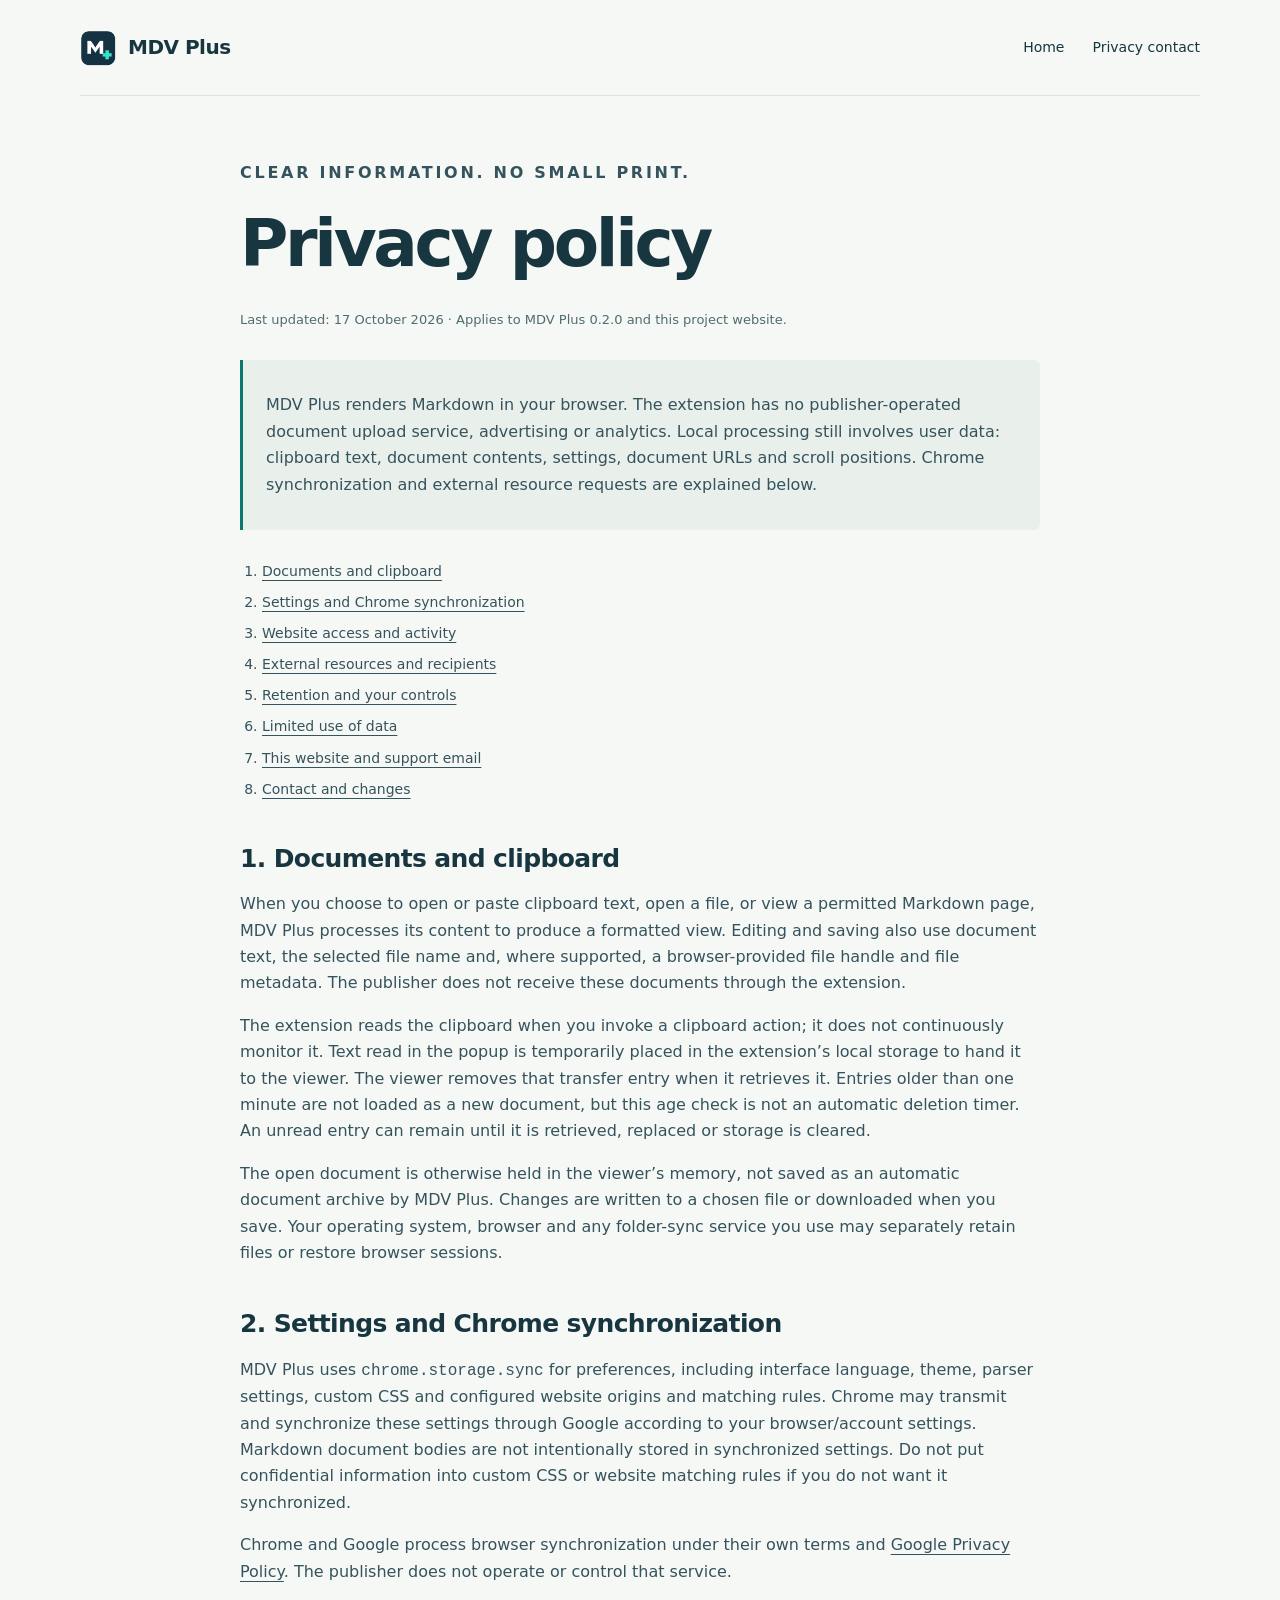
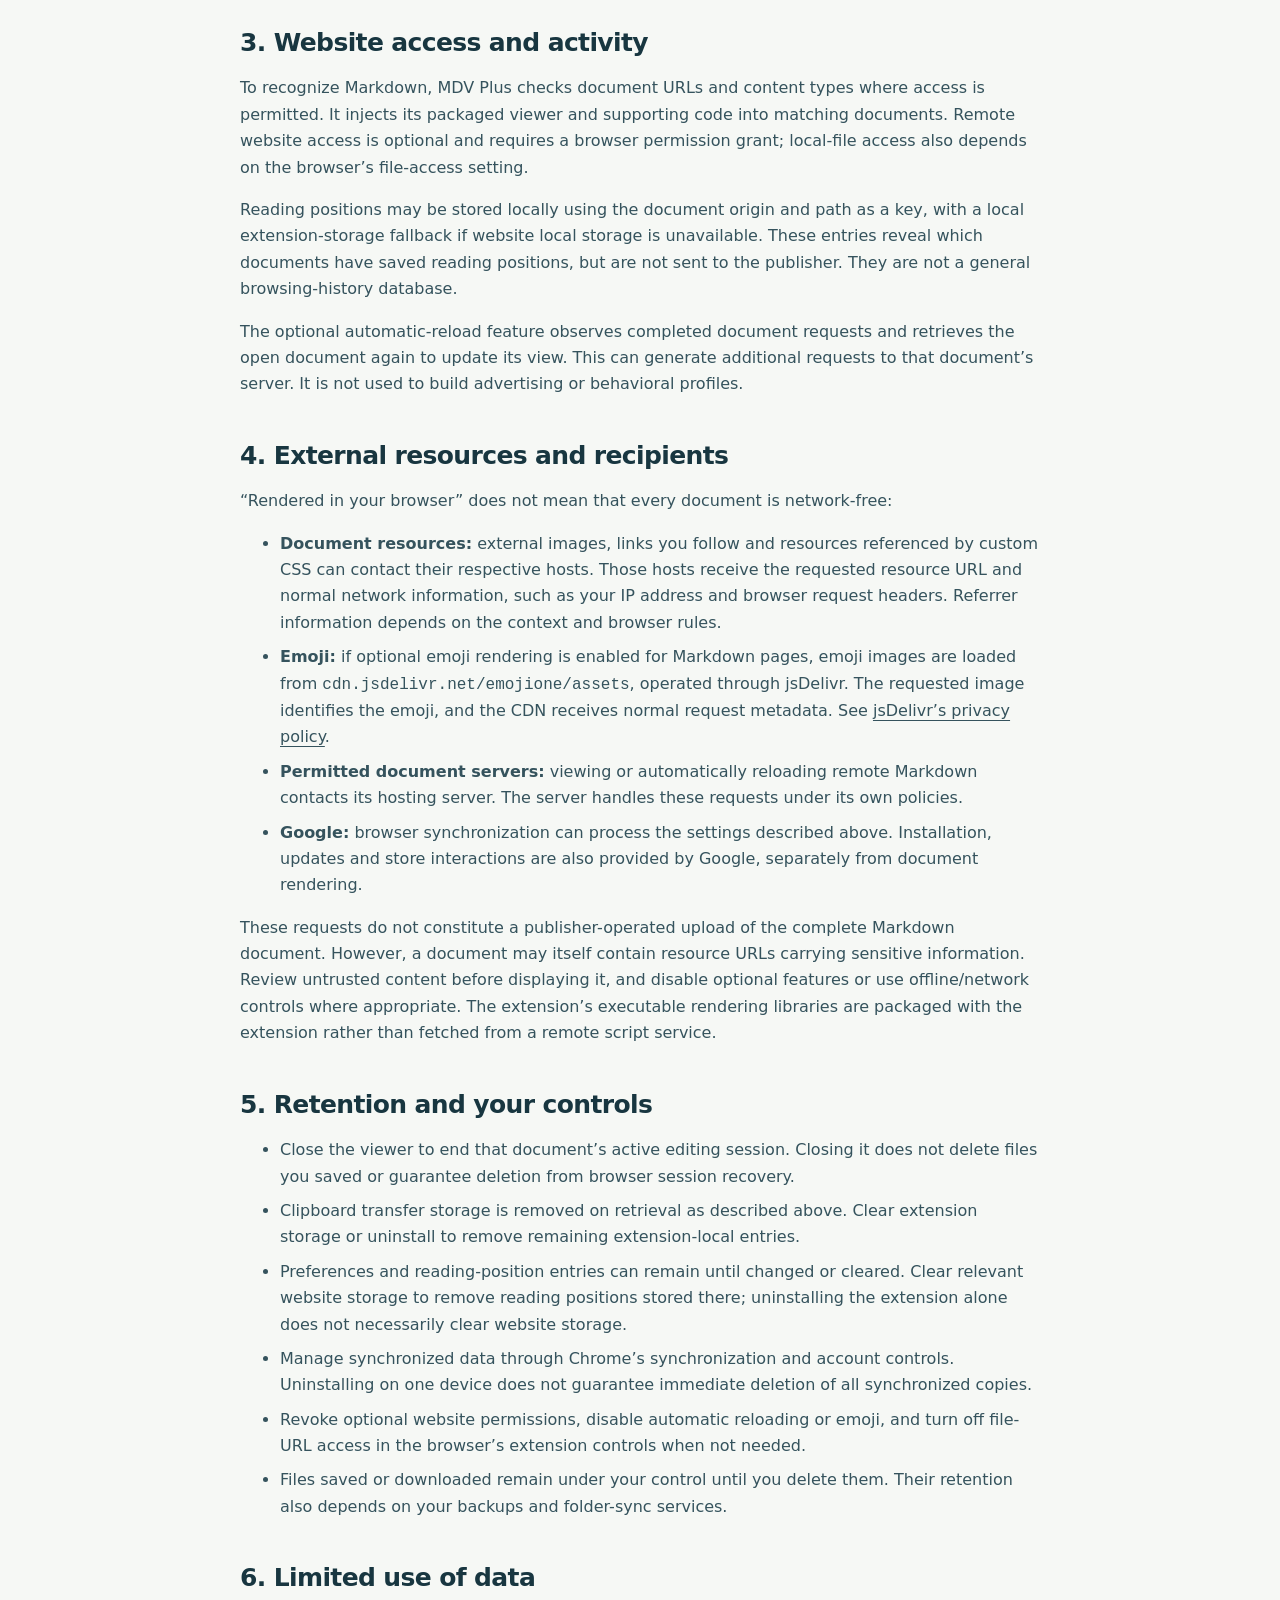
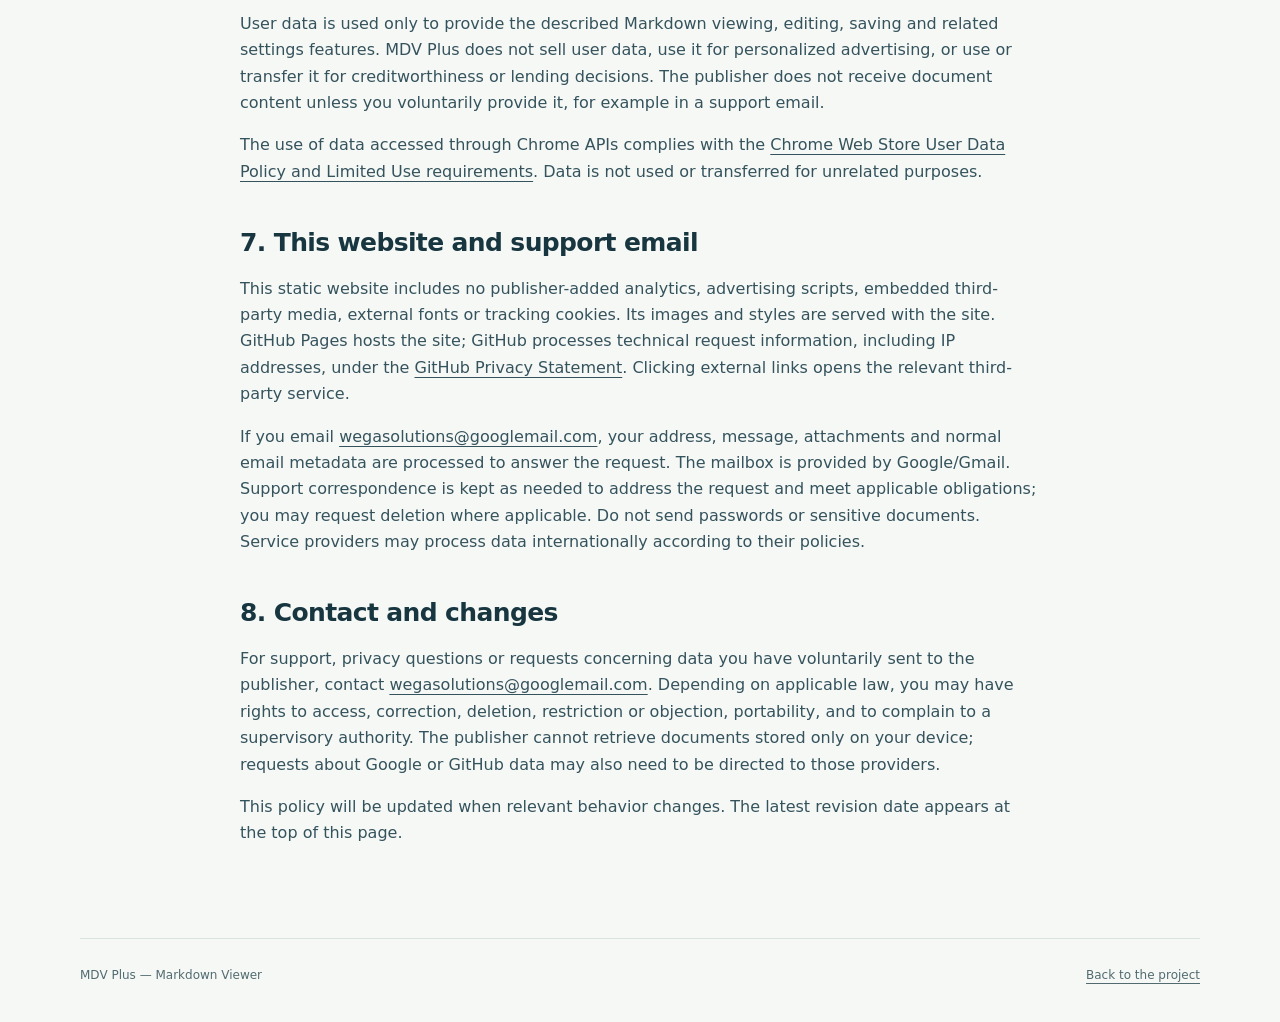
==== privacy.html @ 3d47c9a1 "Add files via upload" ====
<!doctype html>
<html lang="en">
<head>
  <meta charset="utf-8">
  <meta name="viewport" content="width=device-width,initial-scale=1">
  <meta name="description" content="How MDV Plus processes Markdown, clipboard text, settings and optional website access, and how to contact the publisher.">
  <meta name="referrer" content="no-referrer">
  <title>Privacy policy — MDV Plus</title>
  <link rel="icon" href="assets/icon.png">
  <link rel="stylesheet" href="style.css">
</head>
<body>
  <a class="skip" href="#main">Skip to content</a>
  <header class="nav wrap"><a class="brand" href="./"><img src="assets/icon.png" width="36" height="36" alt="">MDV Plus</a><nav aria-label="Main navigation"><a href="index.html">Home</a><a href="#contact">Privacy contact</a></nav></header>
  <main id="main" class="wrap policy">
    <p class="eyebrow">Clear information. No small print.</p>
    <h1>Privacy policy</h1>
    <p class="date">Last updated: 17 October 2026 · Applies to MDV Plus 0.2.0 and this project website.</p>
    <div class="summary"><p>MDV Plus renders Markdown in your browser. The extension has no publisher-operated document upload service, advertising or analytics. Local processing still involves user data: clipboard text, document contents, settings, document URLs and scroll positions. Chrome synchronization and external resource requests are explained below.</p></div>
    <ol class="toc"><li><a href="#documents">Documents and clipboard</a></li><li><a href="#settings">Settings and Chrome synchronization</a></li><li><a href="#websites">Website access and activity</a></li><li><a href="#external">External resources and recipients</a></li><li><a href="#retention">Retention and your controls</a></li><li><a href="#limited-use">Limited use of data</a></li><li><a href="#hosting">This website and support email</a></li><li><a href="#contact">Contact and changes</a></li></ol>

    <h2 id="documents">1. Documents and clipboard</h2>
    <p>When you choose to open or paste clipboard text, open a file, or view a permitted Markdown page, MDV Plus processes its content to produce a formatted view. Editing and saving also use document text, the selected file name and, where supported, a browser-provided file handle and file metadata. The publisher does not receive these documents through the extension.</p>
    <p>The extension reads the clipboard when you invoke a clipboard action; it does not continuously monitor it. Text read in the popup is temporarily placed in the extension’s local storage to hand it to the viewer. The viewer removes that transfer entry when it retrieves it. Entries older than one minute are not loaded as a new document, but this age check is not an automatic deletion timer. An unread entry can remain until it is retrieved, replaced or storage is cleared.</p>
    <p>The open document is otherwise held in the viewer’s memory, not saved as an automatic document archive by MDV Plus. Changes are written to a chosen file or downloaded when you save. Your operating system, browser and any folder-sync service you use may separately retain files or restore browser sessions.</p>

    <h2 id="settings">2. Settings and Chrome synchronization</h2>
    <p>MDV Plus uses <code>chrome.storage.sync</code> for preferences, including interface language, theme, parser settings, custom CSS and configured website origins and matching rules. Chrome may transmit and synchronize these settings through Google according to your browser/account settings. Markdown document bodies are not intentionally stored in synchronized settings. Do not put confidential information into custom CSS or website matching rules if you do not want it synchronized.</p>
    <p>Chrome and Google process browser synchronization under their own terms and <a href="https://policies.google.com/privacy" rel="noreferrer">Google Privacy Policy</a>. The publisher does not operate or control that service.</p>

    <h2 id="websites">3. Website access and activity</h2>
    <p>To recognize Markdown, MDV Plus checks document URLs and content types where access is permitted. It injects its packaged viewer and supporting code into matching documents. Remote website access is optional and requires a browser permission grant; local-file access also depends on the browser’s file-access setting.</p>
    <p>Reading positions may be stored locally using the document origin and path as a key, with a local extension-storage fallback if website local storage is unavailable. These entries reveal which documents have saved reading positions, but are not sent to the publisher. They are not a general browsing-history database.</p>
    <p>The optional automatic-reload feature observes completed document requests and retrieves the open document again to update its view. This can generate additional requests to that document’s server. It is not used to build advertising or behavioral profiles.</p>

    <h2 id="external">4. External resources and recipients</h2>
    <p>“Rendered in your browser” does not mean that every document is network-free:</p>
    <ul>
      <li><strong>Document resources:</strong> external images, links you follow and resources referenced by custom CSS can contact their respective hosts. Those hosts receive the requested resource URL and normal network information, such as your IP address and browser request headers. Referrer information depends on the context and browser rules.</li>
      <li><strong>Emoji:</strong> if optional emoji rendering is enabled for Markdown pages, emoji images are loaded from <code>cdn.jsdelivr.net/emojione/assets</code>, operated through jsDelivr. The requested image identifies the emoji, and the CDN receives normal request metadata. See <a href="https://www.jsdelivr.com/terms/privacy-policy" rel="noreferrer">jsDelivr’s privacy policy</a>.</li>
      <li><strong>Permitted document servers:</strong> viewing or automatically reloading remote Markdown contacts its hosting server. The server handles these requests under its own policies.</li>
      <li><strong>Google:</strong> browser synchronization can process the settings described above. Installation, updates and store interactions are also provided by Google, separately from document rendering.</li>
    </ul>
    <p>These requests do not constitute a publisher-operated upload of the complete Markdown document. However, a document may itself contain resource URLs carrying sensitive information. Review untrusted content before displaying it, and disable optional features or use offline/network controls where appropriate. The extension’s executable rendering libraries are packaged with the extension rather than fetched from a remote script service.</p>

    <h2 id="retention">5. Retention and your controls</h2>
    <ul>
      <li>Close the viewer to end that document’s active editing session. Closing it does not delete files you saved or guarantee deletion from browser session recovery.</li>
      <li>Clipboard transfer storage is removed on retrieval as described above. Clear extension storage or uninstall to remove remaining extension-local entries.</li>
      <li>Preferences and reading-position entries can remain until changed or cleared. Clear relevant website storage to remove reading positions stored there; uninstalling the extension alone does not necessarily clear website storage.</li>
      <li>Manage synchronized data through Chrome’s synchronization and account controls. Uninstalling on one device does not guarantee immediate deletion of all synchronized copies.</li>
      <li>Revoke optional website permissions, disable automatic reloading or emoji, and turn off file-URL access in the browser’s extension controls when not needed.</li>
      <li>Files saved or downloaded remain under your control until you delete them. Their retention also depends on your backups and folder-sync services.</li>
    </ul>

    <h2 id="limited-use">6. Limited use of data</h2>
    <p>User data is used only to provide the described Markdown viewing, editing, saving and related settings features. MDV Plus does not sell user data, use it for personalized advertising, or use or transfer it for creditworthiness or lending decisions. The publisher does not receive document content unless you voluntarily provide it, for example in a support email.</p>
    <p>The use of data accessed through Chrome APIs complies with the <a href="https://developer.chrome.com/docs/webstore/program-policies/limited-use" rel="noreferrer">Chrome Web Store User Data Policy and Limited Use requirements</a>. Data is not used or transferred for unrelated purposes.</p>

    <h2 id="hosting">7. This website and support email</h2>
    <p>This static website includes no publisher-added analytics, advertising scripts, embedded third-party media, external fonts or tracking cookies. Its images and styles are served with the site. GitHub Pages hosts the site; GitHub processes technical request information, including IP addresses, under the <a href="https://docs.github.com/en/site-policy/privacy-policies/github-general-privacy-statement" rel="noreferrer">GitHub Privacy Statement</a>. Clicking external links opens the relevant third-party service.</p>
    <p>If you email <a href="mailto:wegasolutions@googlemail.com">wegasolutions@googlemail.com</a>, your address, message, attachments and normal email metadata are processed to answer the request. The mailbox is provided by Google/Gmail. Support correspondence is kept as needed to address the request and meet applicable obligations; you may request deletion where applicable. Do not send passwords or sensitive documents. Service providers may process data internationally according to their policies.</p>

    <h2 id="contact">8. Contact and changes</h2>
    <p>For support, privacy questions or requests concerning data you have voluntarily sent to the publisher, contact <a href="mailto:wegasolutions@googlemail.com">wegasolutions@googlemail.com</a>. Depending on applicable law, you may have rights to access, correction, deletion, restriction or objection, portability, and to complain to a supervisory authority. The publisher cannot retrieve documents stored only on your device; requests about Google or GitHub data may also need to be directed to those providers.</p>
    <p>This policy will be updated when relevant behavior changes. The latest revision date appears at the top of this page.</p>
  </main>
  <footer class="wrap footer"><p>MDV Plus — Markdown Viewer</p><a href="index.html">Back to the project</a></footer>
</body>
</html>
---- style.css ----
:root{color-scheme:light;--ink:#183640;--muted:#516b70;--mint:#087b6c;--line:#d8e5df;--paper:#f6f8f5;font-family:system-ui,-apple-system,"Segoe UI",sans-serif;font-synthesis:none}
*{box-sizing:border-box}html{scroll-behavior:smooth}body{margin:0;background:var(--paper);color:var(--ink);line-height:1.65}a{color:inherit;text-underline-offset:4px}a:focus-visible{outline:3px solid var(--mint);outline-offset:6px}img{display:block;max-width:100%;height:auto}.wrap{width:min(1120px,calc(100% - 64px));margin-inline:auto}.nav{min-height:96px;display:flex;justify-content:space-between;align-items:center;gap:24px;border-bottom:1px solid var(--line)}.brand{display:inline-flex;align-items:center;gap:12px;font-weight:750;font-size:20px;text-decoration:none;letter-spacing:-.5px}.brand img{width:36px;height:36px}.nav nav{display:flex;gap:28px;font-size:14px}.nav nav a{text-decoration:none}.nav nav a:hover{text-decoration:underline}.hero{padding:84px 0 60px}.eyebrow{text-transform:uppercase;font-size:11px;letter-spacing:.17em;font-weight:750;color:var(--mint);margin:0 0 22px}h1{font-size:clamp(58px,8.5vw,112px);line-height:1.02;letter-spacing:-.065em;font-weight:700;margin:0 0 28px}h1 span{color:var(--mint)}.lead{font-size:clamp(18px,2.4vw,23px);line-height:1.6;color:var(--muted);margin:0 0 30px}.actions{display:flex;align-items:center;gap:28px;flex-wrap:wrap}.button{display:inline-flex;gap:35px;align-items:center;padding:13px 22px;background:var(--ink);border-radius:6px;color:white;text-decoration:none;font-size:15px;font-weight:650}.button:hover{background:#24525c}.text-link{font-size:14px;font-weight:650}.availability{margin:21px 0 0;font-size:12px;color:var(--muted)}.showcase{border-radius:12px;overflow:hidden;border:1px solid #d3e2db;box-shadow:0 22px 55px #193b3810}.flow{padding-block:100px;display:grid;grid-template-columns:1fr 1fr;gap:70px}h2{font-size:clamp(30px,3.7vw,45px);letter-spacing:-.045em;line-height:1.16;font-weight:650;margin:0 0 25px}.steps{list-style:none;padding:0;margin:0}.steps li{display:flex;gap:23px;padding:0 0 28px;margin-bottom:25px;border-bottom:1px solid var(--line)}.steps li:last-child{margin-bottom:0}.step-no{font-size:12px;font-weight:700;color:var(--mint);padding-top:5px}h3{font-size:19px;letter-spacing:-.02em;line-height:1.4;margin:0 0 9px}.steps p{margin:0;color:var(--muted);font-size:15px}.privacy-note{padding:58px 60px;background:#e9f0eb;border:1px solid var(--line);border-radius:12px}.privacy-note p:not(.eyebrow){max-width:650px;color:var(--muted);margin-bottom:25px}.support{padding-block:85px}.support p{color:var(--muted)}.support h2{font-size:34px}.contact{font-size:clamp(17px,2.8vw,25px);font-weight:600;overflow-wrap:anywhere}.small{font-size:13px;max-width:600px}.footer{border-top:1px solid var(--line);padding-block:27px 38px;display:flex;gap:40px;justify-content:space-between;align-items:start;font-size:12px;color:var(--muted)}.footer p{margin:0;max-width:700px}.footer>a{white-space:nowrap}.skip{position:fixed;top:-100px;left:16px;background:white;padding:10px;z-index:10}.skip:focus{top:10px}.policy{max-width:800px;padding:64px 0 75px}.policy h1{font-size:clamp(44px,7vw,66px);letter-spacing:-.05em;line-height:1.1}.policy h2{font-size:25px;line-height:1.3;letter-spacing:-.025em;margin:42px 0 15px}.policy p,.policy li{color:#35535d;font-size:16px}.policy li{margin-block:8px}.policy .date{font-size:13px;color:var(--muted)}.policy .summary{background:#e9f0eb;border-left:3px solid var(--mint);padding:16px 23px;border-radius:0 6px 6px 0;margin:30px 0}.policy a{overflow-wrap:anywhere}.toc{padding-left:22px}.toc li{font-size:14px}
@media(max-width:700px){.wrap{width:calc(100% - 36px)}.nav{min-height:80px;gap:12px;flex-wrap:wrap;padding-block:16px}.nav nav{gap:18px;font-size:12px}.brand{font-size:18px}.hero{padding:55px 0 38px}.actions{gap:20px}.flow{grid-template-columns:1fr;gap:25px;padding-block:60px}.privacy-note{padding:32px 25px}.support{padding-block:55px}.footer{flex-direction:column;gap:16px}.policy{padding-top:40px}.policy p,.policy li{font-size:15px}.desktop{display:none}}
@media(prefers-reduced-motion:reduce){html{scroll-behavior:auto}}
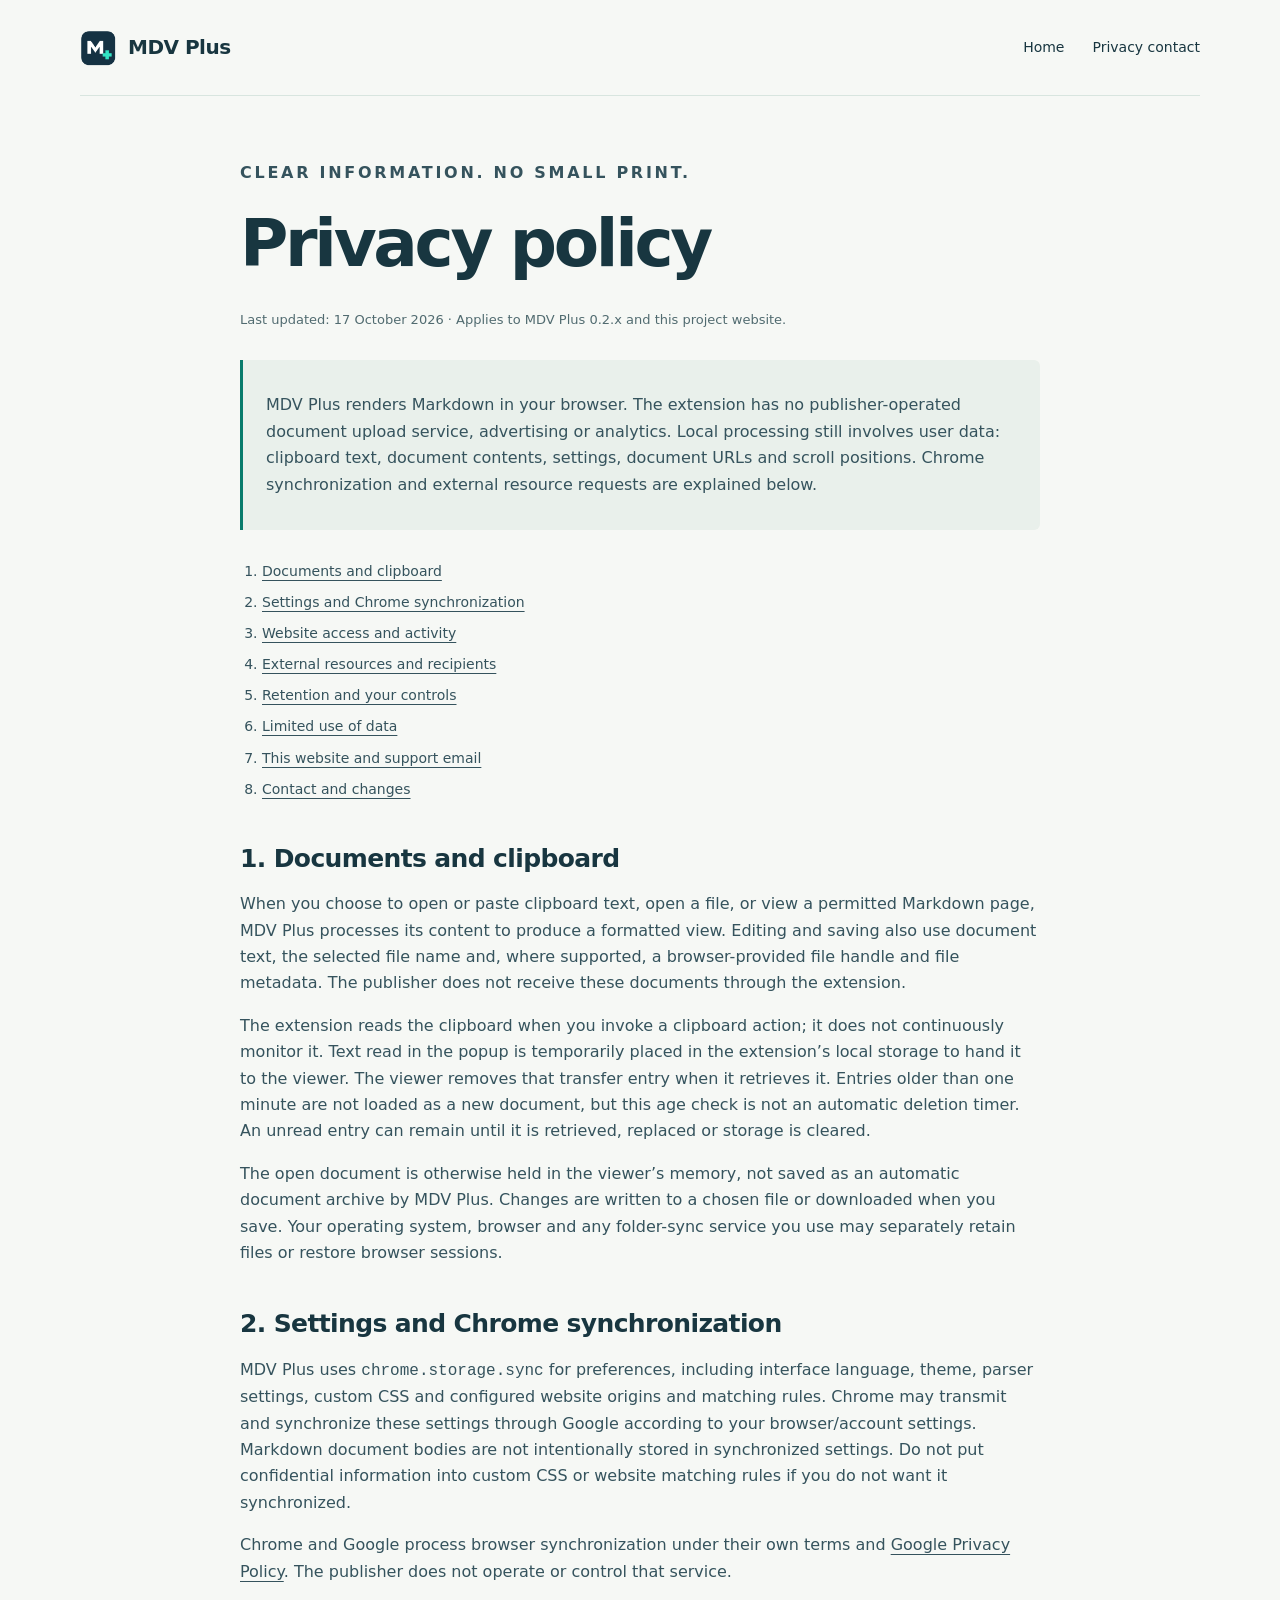
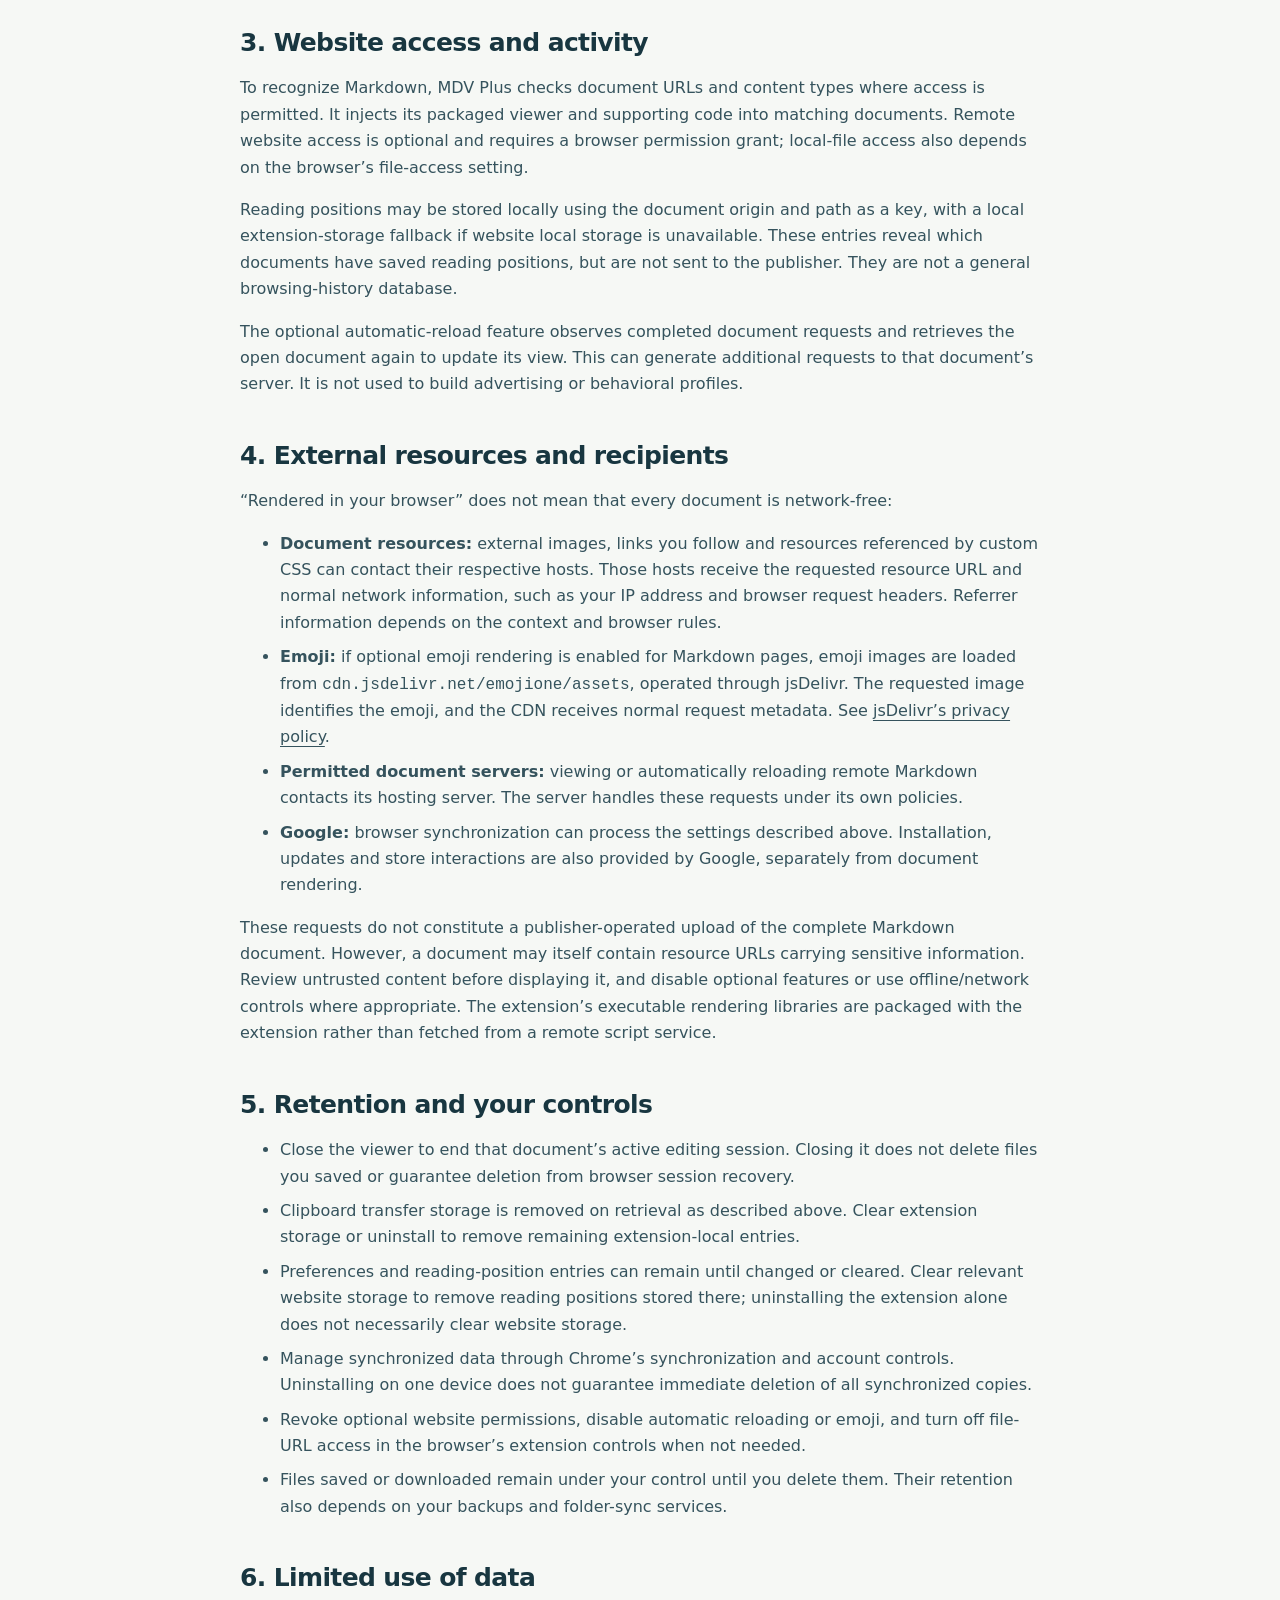
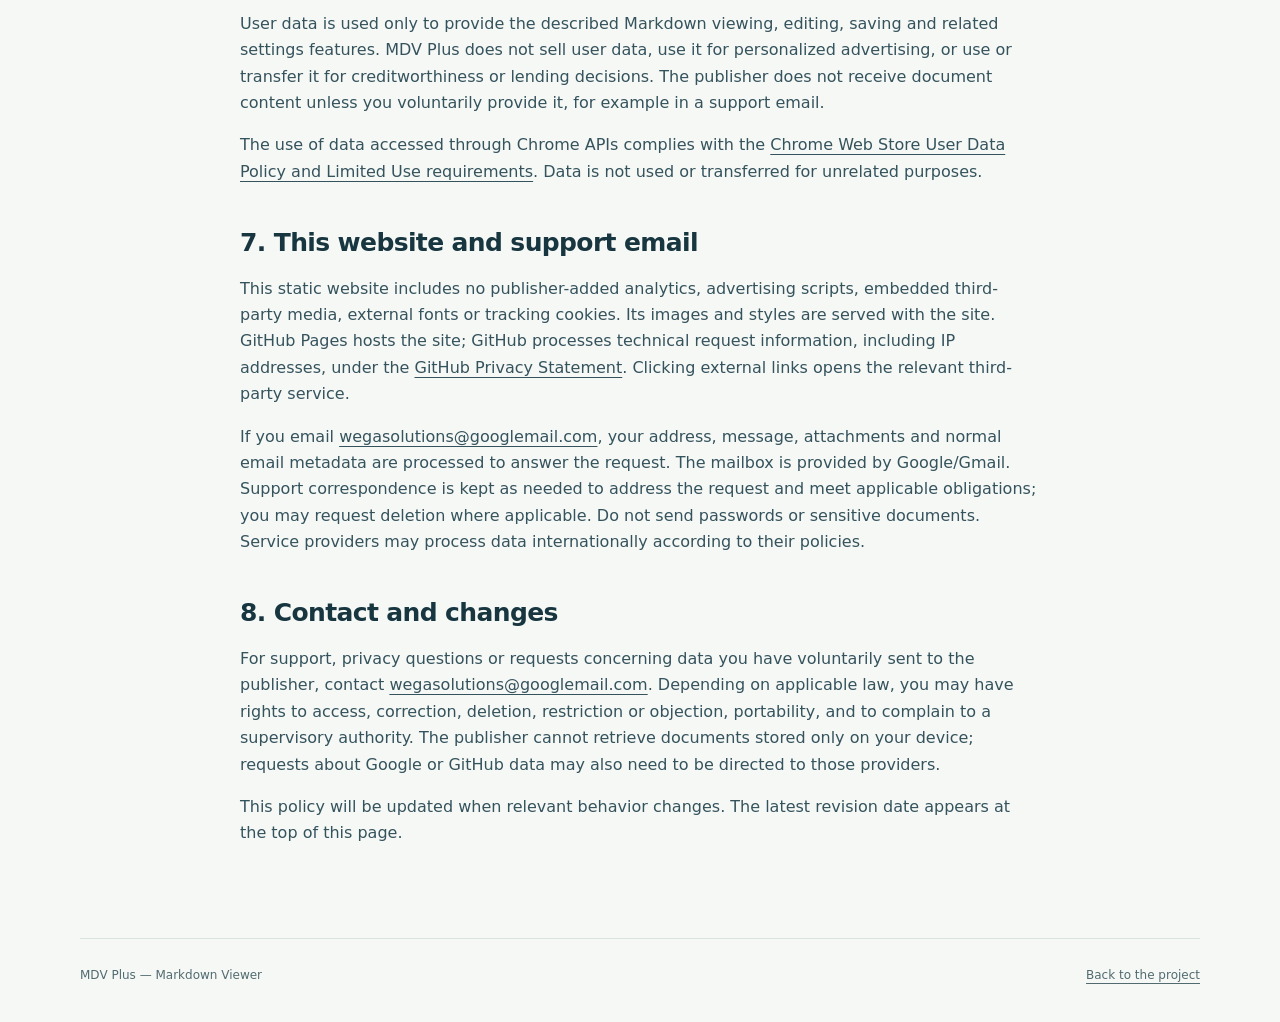
==== commit 80b35c28: "Update privacy policy version number format" ====
--- a/privacy.html
+++ b/privacy.html
@@ -15,7 +15,7 @@
   <main id="main" class="wrap policy">
     <p class="eyebrow">Clear information. No small print.</p>
     <h1>Privacy policy</h1>
-    <p class="date">Last updated: 17 October 2026 · Applies to MDV Plus 0.2.0 and this project website.</p>
+    <p class="date">Last updated: 17 October 2026 · Applies to MDV Plus 0.2.x and this project website.</p>
     <div class="summary"><p>MDV Plus renders Markdown in your browser. The extension has no publisher-operated document upload service, advertising or analytics. Local processing still involves user data: clipboard text, document contents, settings, document URLs and scroll positions. Chrome synchronization and external resource requests are explained below.</p></div>
     <ol class="toc"><li><a href="#documents">Documents and clipboard</a></li><li><a href="#settings">Settings and Chrome synchronization</a></li><li><a href="#websites">Website access and activity</a></li><li><a href="#external">External resources and recipients</a></li><li><a href="#retention">Retention and your controls</a></li><li><a href="#limited-use">Limited use of data</a></li><li><a href="#hosting">This website and support email</a></li><li><a href="#contact">Contact and changes</a></li></ol>
 
